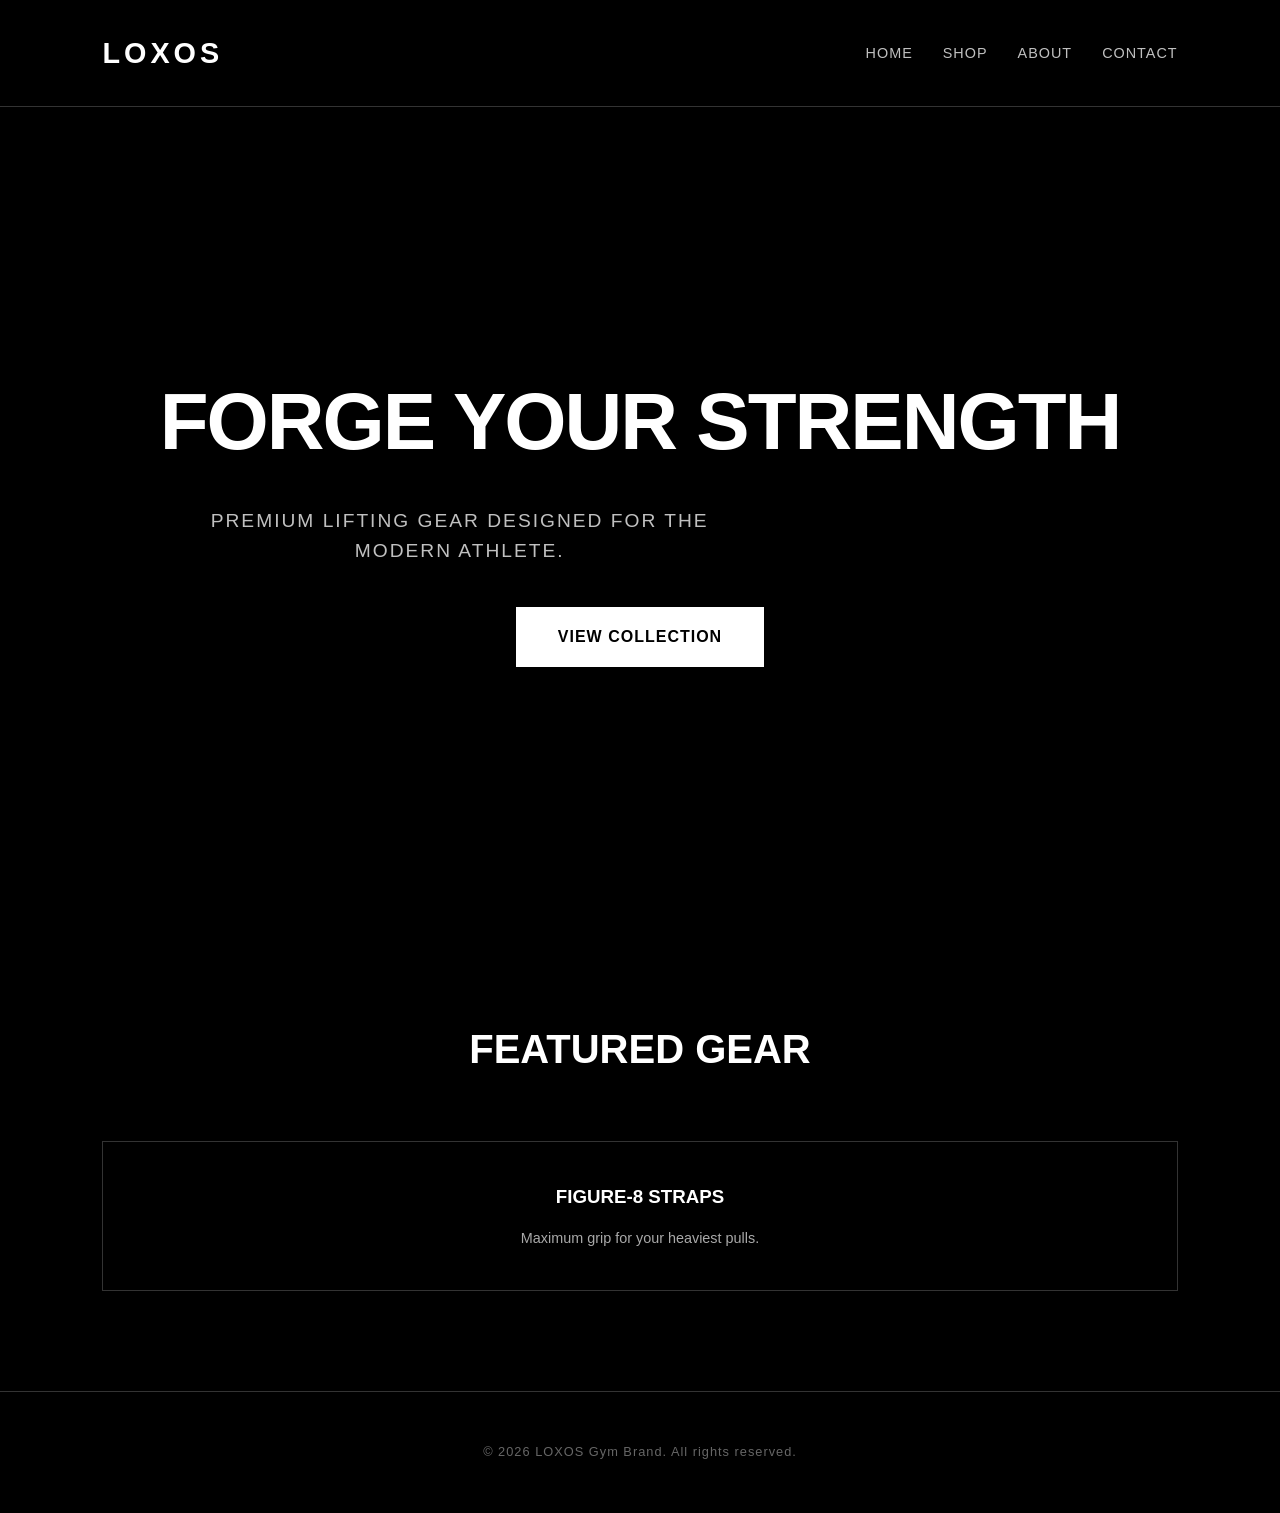
==== index.html @ 94941877 "Add files via upload" ====
<!DOCTYPE html>
<html lang="en">
<head>
    <meta charset="UTF-8">
    <meta name="viewport" content="width=device-width, initial-scale=1.0">
    <title>LOXOS | Elite Strength Equipment</title>
   <link rel="stylesheet" href="styles.css">
</head>
<body>

    <header>
        <nav>
            <div class="logo">LOXOS</div>
            <ul>
                <li><a href="#home">Home</a></li>
                <li><a href="#shop">Shop</a></li>
                <li><a href="#about">About</a></li>
                <li><a href="#contact">Contact</a></li>
            </ul>
        </nav>
    </header>

    <section id="home" class="hero">
        <div class="hero-content">
            <h1>FORGE YOUR STRENGTH</h1>
            <p>Premium lifting gear designed for the modern athlete.</p>
            <a href="#shop" class="btn">View Collection</a>
        </div>
    </section>

    <section id="shop" class="products">
        <h2>Featured Gear</h2>
        <div class="product-grid">
            <div class="product-card">
                <h3>Figure-8 Straps</h3>
                <p>Maximum grip for your heaviest pulls.</p>
            </div>
            </div>
    </section>

    <footer>
        <p>&copy; 2026 LOXOS Gym Brand. All rights reserved.</p>


    </footer>
    <script src="script.js"></script>
    </body>
---- styles.css ----
* {
    margin: 0;
    padding: 0;
    box-sizing: border-box;
    font-family: 'Inter', 'Segoe UI', Roboto, sans-serif;
}

body {
    background-color: #000000;
    color: #FFFFFF;
    line-height: 1.6;
}


nav {
    display: flex;
    justify-content: space-between;
    align-items: center;
    padding: 30px 8%;
    background-color: #000000;
    border-bottom: 1px solid #333333; /* Subtle separation */
}

.logo {
    font-size: 1.8rem;
    font-weight: 900;
    letter-spacing: 4px;
    color: #FFFFFF;
    text-transform: uppercase;
}

nav ul {
    display: flex;
    list-style: none;
}

nav ul li a {
    color: #C0C0C0; /* Silver */
    text-decoration: none;
    margin-left: 30px;
    font-size: 0.9rem;
    text-transform: uppercase;
    letter-spacing: 1px;
    transition: 0.4s ease;
}

nav ul li a:hover {
    color: #FFFFFF;
    text-shadow: 0 0 8px rgba(255, 255, 255, 0.5);
}

/* Hero Section */
.hero {
    height: 90vh;
    display: flex;
    flex-direction: column;
    align-items: center;
    justify-content: center;
    text-align: center;
    background: #000000;
    padding: 0 20px;
}

.hero h1 {
    font-size: clamp(3rem, 8vw, 5rem); /* Responsive sizing */
    font-weight: 800;
    letter-spacing: -2px;
    margin-bottom: 20px;
    color: #FFFFFF;
}

.hero p {
    color: #C0C0C0; /* Silver */
    font-size: 1.2rem;
    max-width: 600px;
    margin-bottom: 40px;
    text-transform: uppercase;
    letter-spacing: 2px;
}

/* The "Silver" Button */
.btn {
    display: inline-block;
    padding: 15px 40px;
    background-color: #FFFFFF;
    color: #000000;
    text-decoration: none;
    font-weight: 700;
    text-transform: uppercase;
    letter-spacing: 1px;
    border: 2px solid #FFFFFF;
    transition: 0.3s all ease;
}

.btn:hover {
    background-color: transparent;
    color: #C0C0C0;
    border-color: #C0C0C0;
}

/* Products Section */
.products {
    padding: 100px 8%;
    background-color: #000000;
}

.products h2 {
    font-size: 2.5rem;
    text-align: center;
    margin-bottom: 60px;
    color: #FFFFFF;
    text-transform: uppercase;
}

.product-grid {
    display: grid;
    grid-template-columns: repeat(auto-fit, minmax(250px, 1fr));
    gap: 30px;
}

.product-card {
    background: #000000;
    border: 1px solid #333333; /* Silver-grey border */
    padding: 40px;
    text-align: center;
    transition: 0.3s;
}

.product-card:hover {
    border-color: #C0C0C0; /* Glows silver on hover */
    transform: translateY(-5px);
}

.product-card h3 {
    margin-bottom: 15px;
    color: #FFFFFF;
    text-transform: uppercase;
}

.product-card p {
    color: #A9A9A9; /* Darker silver/grey */
    font-size: 0.9rem;
}

/* Footer */
footer {
    padding: 50px 0;
    text-align: center;
    border-top: 1px solid #333333;
    color: #666666;
    font-size: 0.8rem;
    letter-spacing: 1px;
}
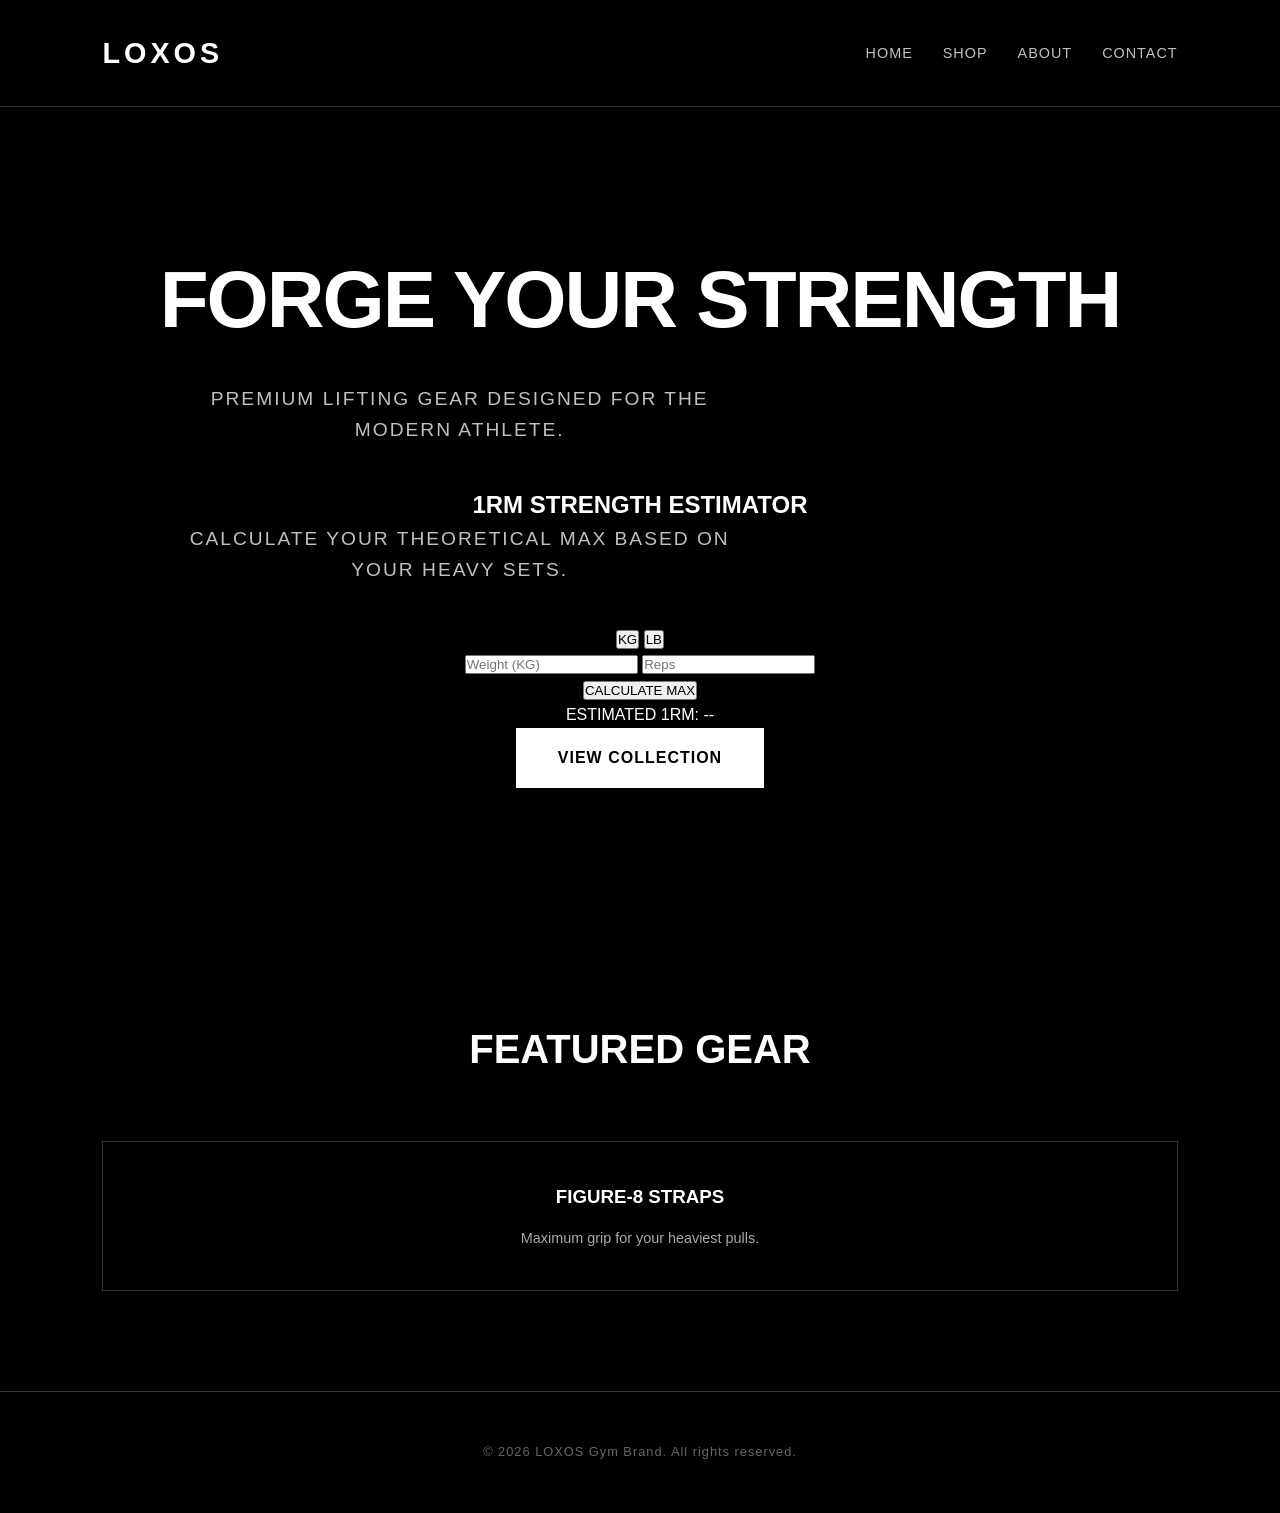
==== commit 3bef0334: "Update index.html" ====
--- a/index.html
+++ b/index.html
@@ -24,6 +24,26 @@
         <div class="hero-content">
             <h1>FORGE YOUR STRENGTH</h1>
             <p>Premium lifting gear designed for the modern athlete.</p>
+            <section id="calculator" class="calc-container">
+    <h2>1RM STRENGTH ESTIMATOR</h2>
+    <p>Calculate your theoretical max based on your heavy sets.</p>
+    
+    <div class="unit-toggle">
+        <button id="btnKg" onclick="setUnit('kg')">KG</button>
+        <button id="btnLb" onclick="setUnit('lb')">LB</button>
+    </div>
+
+    <div class="input-group">
+        <input type="number" id="liftWeight" placeholder="Weight (KG)">
+        <input type="number" id="liftReps" placeholder="Reps">
+    </div>
+
+    <button class="calc-main-btn" onclick="calculateStrength()">CALCULATE MAX</button>
+    
+    <div id="calcResult" class="result-display">
+        ESTIMATED 1RM: --
+    </div>
+</section>
             <a href="#shop" class="btn">View Collection</a>
         </div>
     </section>
@@ -43,5 +63,5 @@
 
 
     </footer>
-    <script src="script.js"></script>
-    </body>+    <script src="javascript.js"></script>
+    </body>
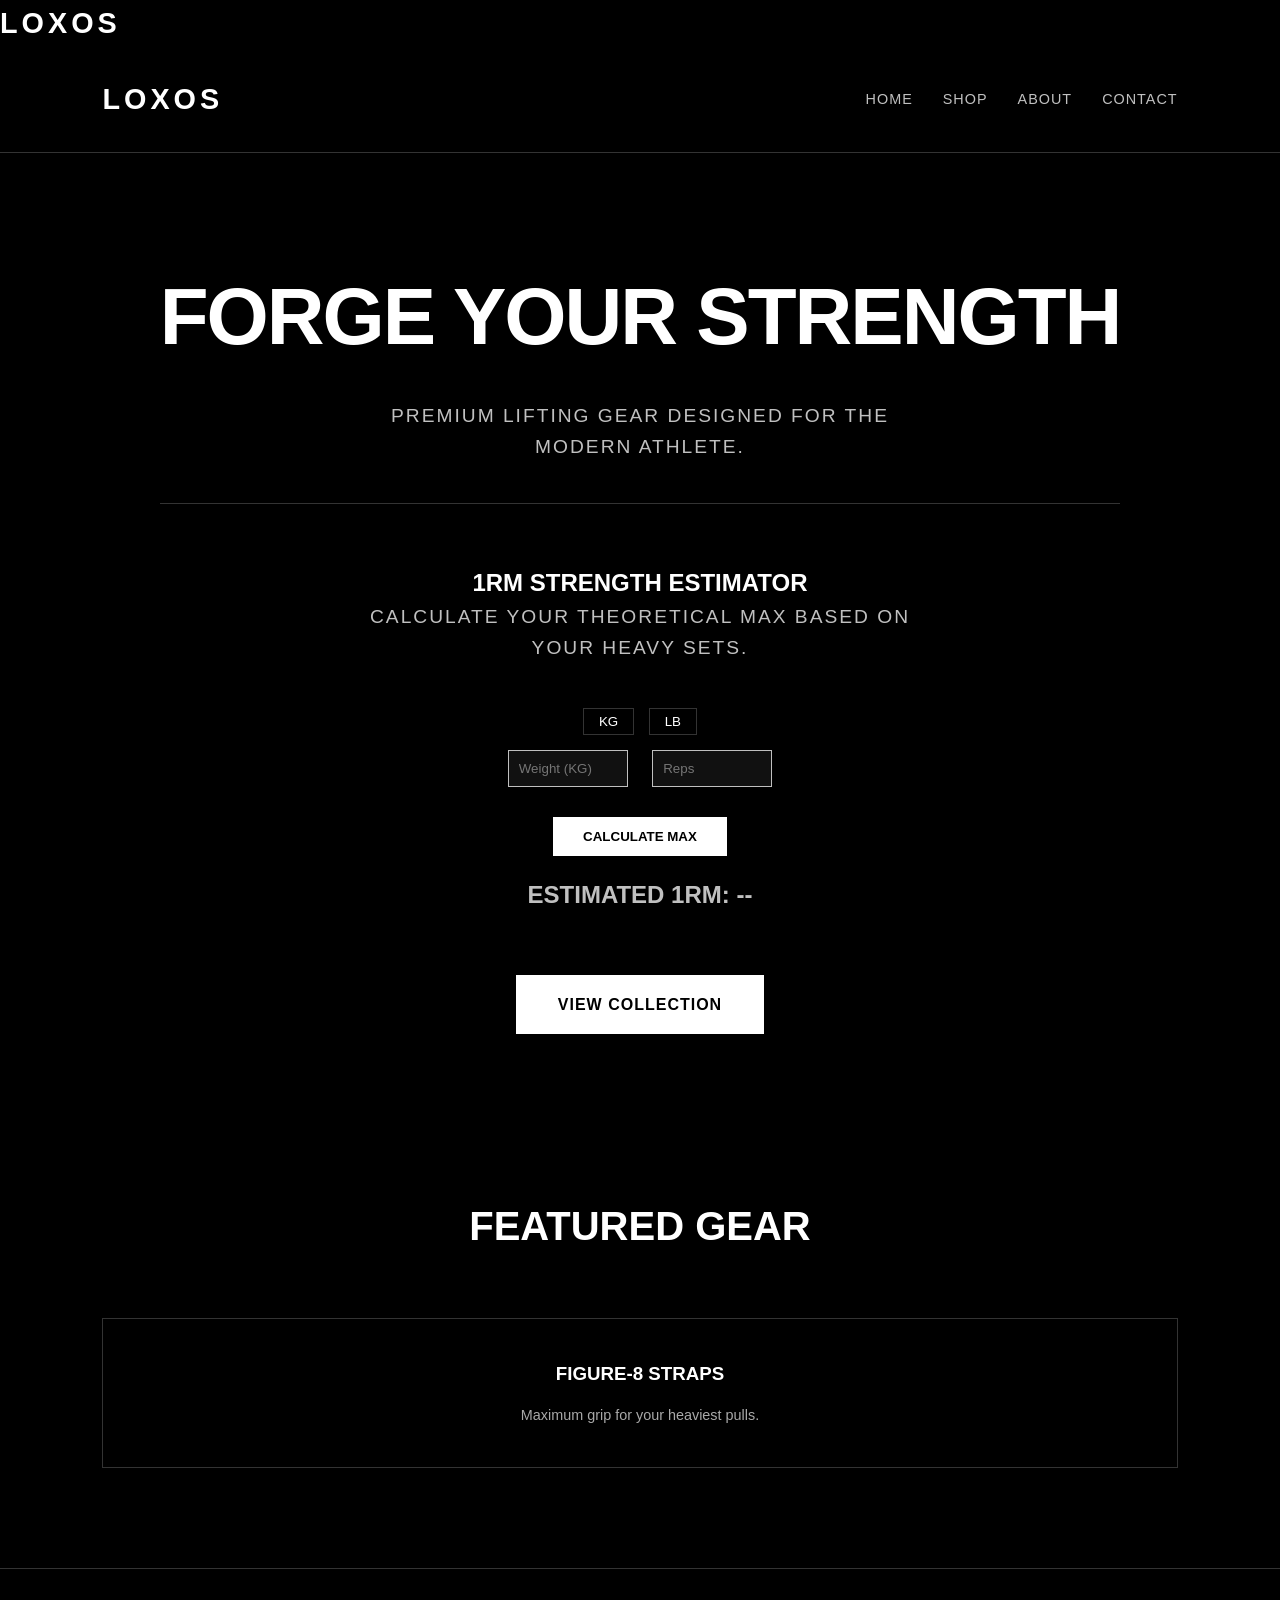
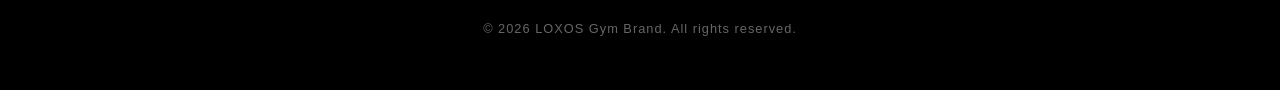
==== commit 0258b961: "Update index.html" ====
--- a/index.html
+++ b/index.html
@@ -7,7 +7,7 @@
    <link rel="stylesheet" href="styles.css">
 </head>
 <body>
-
+<div class="logo"><a href="index.html" style="color: inherit; text-decoration: none;">LOXOS</a></div>
     <header>
         <nav>
             <div class="logo">LOXOS</div>
--- a/styles.css
+++ b/styles.css
@@ -50,35 +50,39 @@
     text-shadow: 0 0 8px rgba(255, 255, 255, 0.5);
 }
 
-/* Hero Section */
+
+/*UPDATED HERO SECTION */
 .hero {
-    height: 90vh;
+
+    min-height: 85vh; 
     display: flex;
     flex-direction: column;
-    align-items: center;
-    justify-content: center;
+    align-items: center;    
+    justify-content: center; 
     text-align: center;
     background: #000000;
-    padding: 0 20px;
+    padding: 100px 20px 60px 20px; 
 }
 
 .hero h1 {
-    font-size: clamp(3rem, 8vw, 5rem); /* Responsive sizing */
+    font-size: clamp(3rem, 8vw, 5rem);
     font-weight: 800;
     letter-spacing: -2px;
     margin-bottom: 20px;
     color: #FFFFFF;
+    width: 100%; 
 }
 
 .hero p {
-    color: #C0C0C0; /* Silver */
+    color: #C0C0C0;
     font-size: 1.2rem;
     max-width: 600px;
+    margin-left: auto;
+    margin-right: auto;
     margin-bottom: 40px;
     text-transform: uppercase;
     letter-spacing: 2px;
 }
-
 /* The "Silver" Button */
 .btn {
     display: inline-block;
@@ -151,4 +155,50 @@
     color: #666666;
     font-size: 0.8rem;
     letter-spacing: 1px;
-}+}
+.calc-container {
+    padding: 60px 20px;
+    background: #000;
+    color: #fff;
+    text-align: center;
+    border-top: 1px solid #333;
+}
+
+.input-group input {
+    background: #111;
+    border: 1px solid #C0C0C0;
+    color: #fff;
+    padding: 10px;
+    margin: 10px;
+    width: 120px;
+}
+
+.calc-main-btn {
+    background: #fff;
+    color: #000;
+    padding: 12px 30px;
+    border: none;
+    font-weight: bold;
+    cursor: pointer;
+    margin-top: 20px;
+}
+
+.result-display {
+    margin-top: 20px;
+    font-size: 1.5rem;
+    font-weight: bold;
+    color: #C0C0C0; /* Silver accent */
+}
+
+.unit-toggle button {
+    background: transparent;
+    border: 1px solid #333;
+    color: #fff;
+    margin: 5px;
+    padding: 5px 15px;
+    cursor: pointer;
+}
+.unit-toggle button:focus {
+    border-color: #FFFFFF;
+    background-color: #333333;
+}
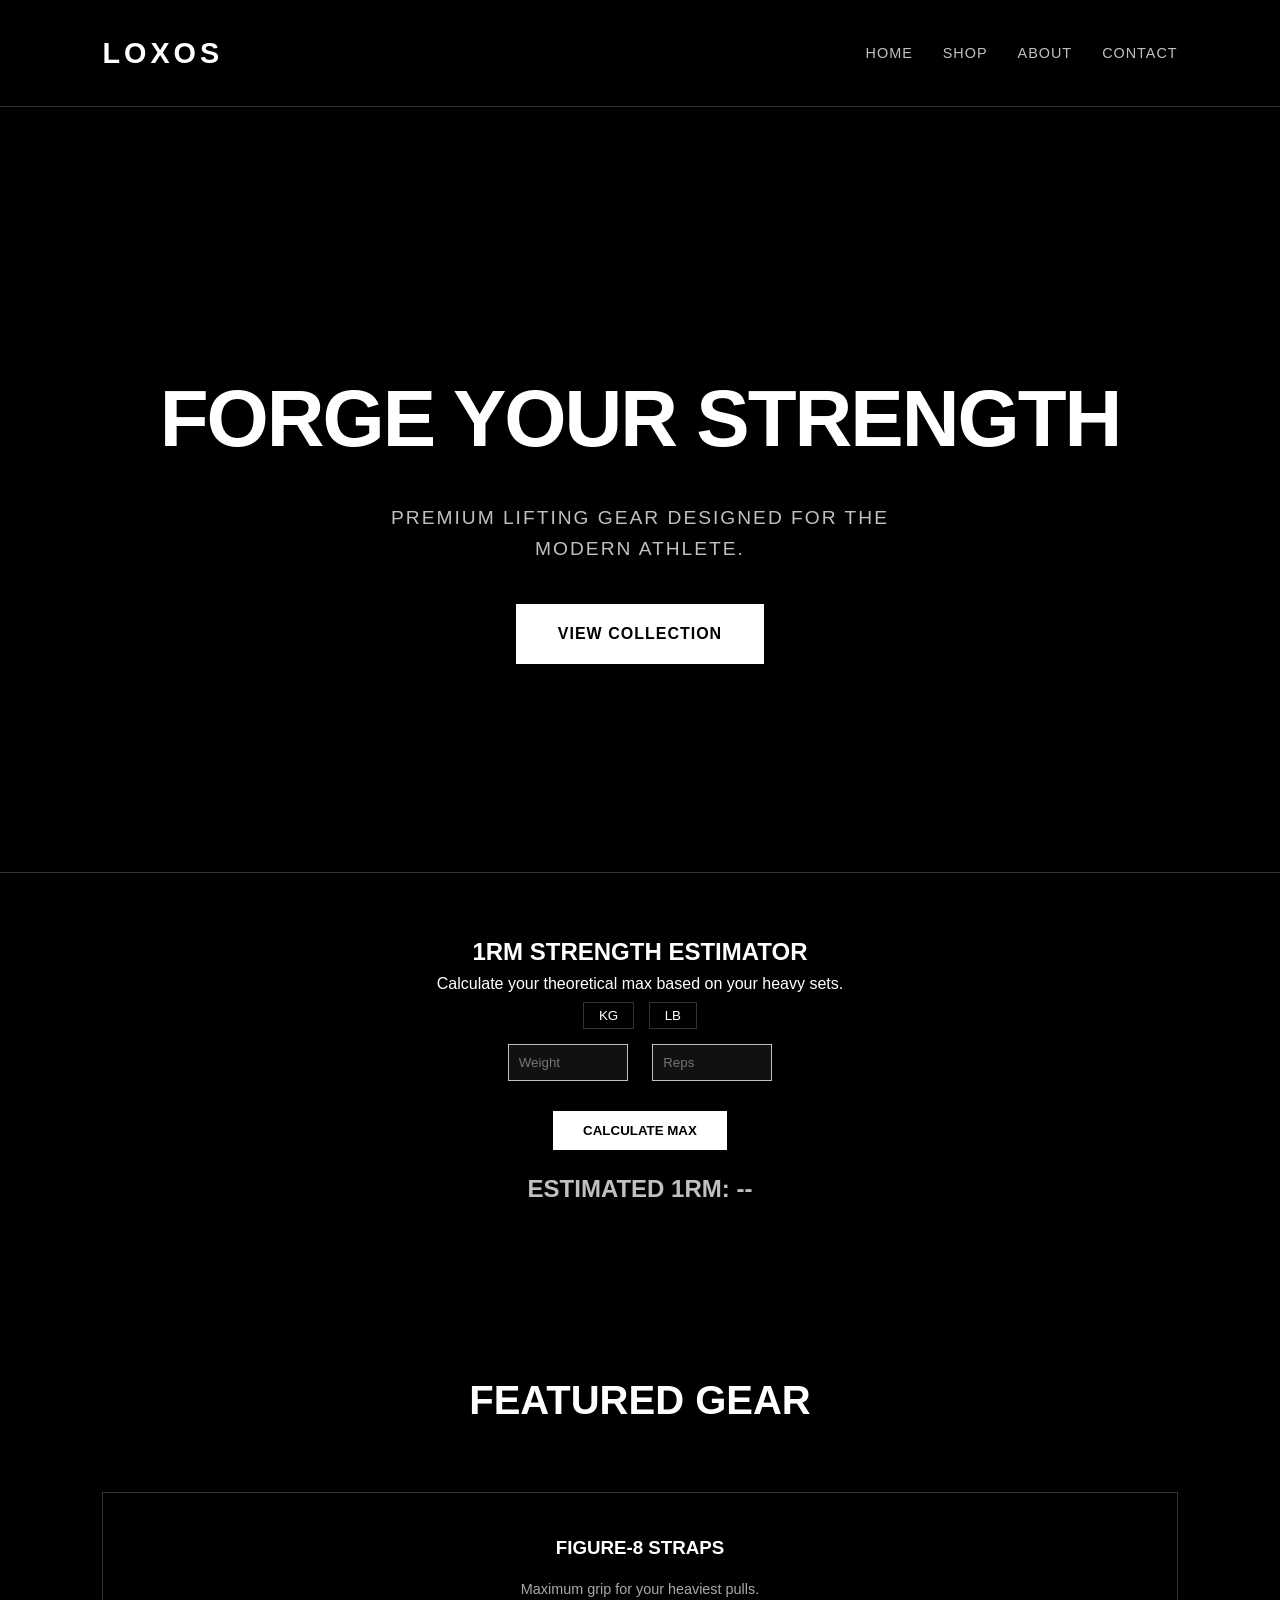
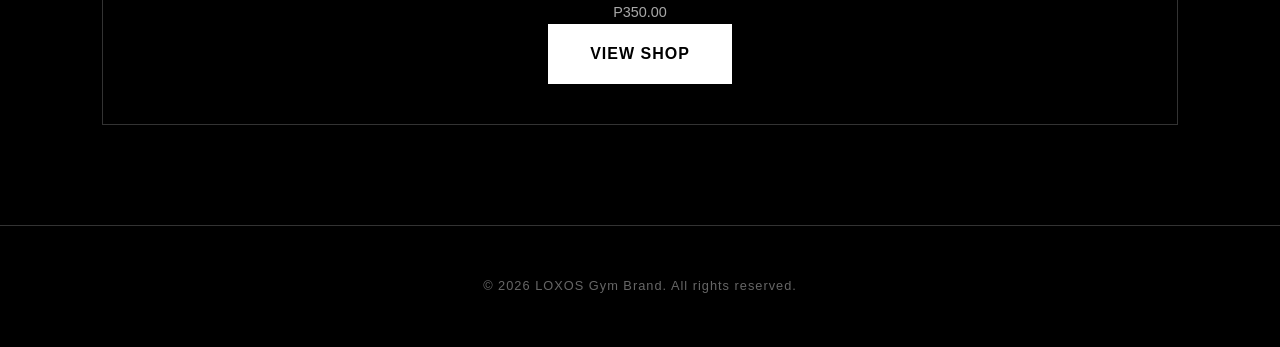
==== commit cc4928f9: "Update index.html" ====
--- a/index.html
+++ b/index.html
@@ -4,16 +4,16 @@
     <meta charset="UTF-8">
     <meta name="viewport" content="width=device-width, initial-scale=1.0">
     <title>LOXOS | Elite Strength Equipment</title>
-   <link rel="stylesheet" href="styles.css">
+    <link rel="stylesheet" href="styles.css">
 </head>
 <body>
-<div class="logo"><a href="index.html" style="color: inherit; text-decoration: none;">LOXOS</a></div>
+
     <header>
         <nav>
-            <div class="logo">LOXOS</div>
+            <div class="logo"><a href="index.html" style="color: inherit; text-decoration: none;">LOXOS</a></div>
             <ul>
-                <li><a href="#home">Home</a></li>
-                <li><a href="#shop">Shop</a></li>
+                <li><a href="index.html">Home</a></li>
+                <li><a href="shop.html">Shop</a></li>
                 <li><a href="#about">About</a></li>
                 <li><a href="#contact">Contact</a></li>
             </ul>
@@ -24,27 +24,28 @@
         <div class="hero-content">
             <h1>FORGE YOUR STRENGTH</h1>
             <p>Premium lifting gear designed for the modern athlete.</p>
-            <section id="calculator" class="calc-container">
-    <h2>1RM STRENGTH ESTIMATOR</h2>
-    <p>Calculate your theoretical max based on your heavy sets.</p>
-    
-    <div class="unit-toggle">
-        <button id="btnKg" onclick="setUnit('kg')">KG</button>
-        <button id="btnLb" onclick="setUnit('lb')">LB</button>
-    </div>
+            <a href="shop.html" class="btn">View Collection</a>
+        </div>
+    </section>
 
-    <div class="input-group">
-        <input type="number" id="liftWeight" placeholder="Weight (KG)">
-        <input type="number" id="liftReps" placeholder="Reps">
-    </div>
+    <section id="calculator" class="calc-container">
+        <h2>1RM STRENGTH ESTIMATOR</h2>
+        <p>Calculate your theoretical max based on your heavy sets.</p>
+        
+        <div class="unit-toggle">
+            <button id="btnKg" onclick="setUnit('kg')">KG</button>
+            <button id="btnLb" onclick="setUnit('lb')">LB</button>
+        </div>
 
-    <button class="calc-main-btn" onclick="calculateStrength()">CALCULATE MAX</button>
-    
-    <div id="calcResult" class="result-display">
-        ESTIMATED 1RM: --
-    </div>
-</section>
-            <a href="#shop" class="btn">View Collection</a>
+        <div class="input-group">
+            <input type="number" id="liftWeight" placeholder="Weight">
+            <input type="number" id="liftReps" placeholder="Reps">
+        </div>
+
+        <button class="calc-main-btn" onclick="calculateStrength()">CALCULATE MAX</button>
+        
+        <div id="calcResult" class="result-display">
+            ESTIMATED 1RM: --
         </div>
     </section>
 
@@ -54,14 +55,16 @@
             <div class="product-card">
                 <h3>Figure-8 Straps</h3>
                 <p>Maximum grip for your heaviest pulls.</p>
+                <p class="price">P350.00</p>
+                <a href="shop.html" class="btn">View Shop</a>
             </div>
-            </div>
+        </div>
     </section>
 
     <footer>
         <p>&copy; 2026 LOXOS Gym Brand. All rights reserved.</p>
+    </footer>
 
-
-    </footer>
     <script src="javascript.js"></script>
-    </body>
+</body>
+</html>
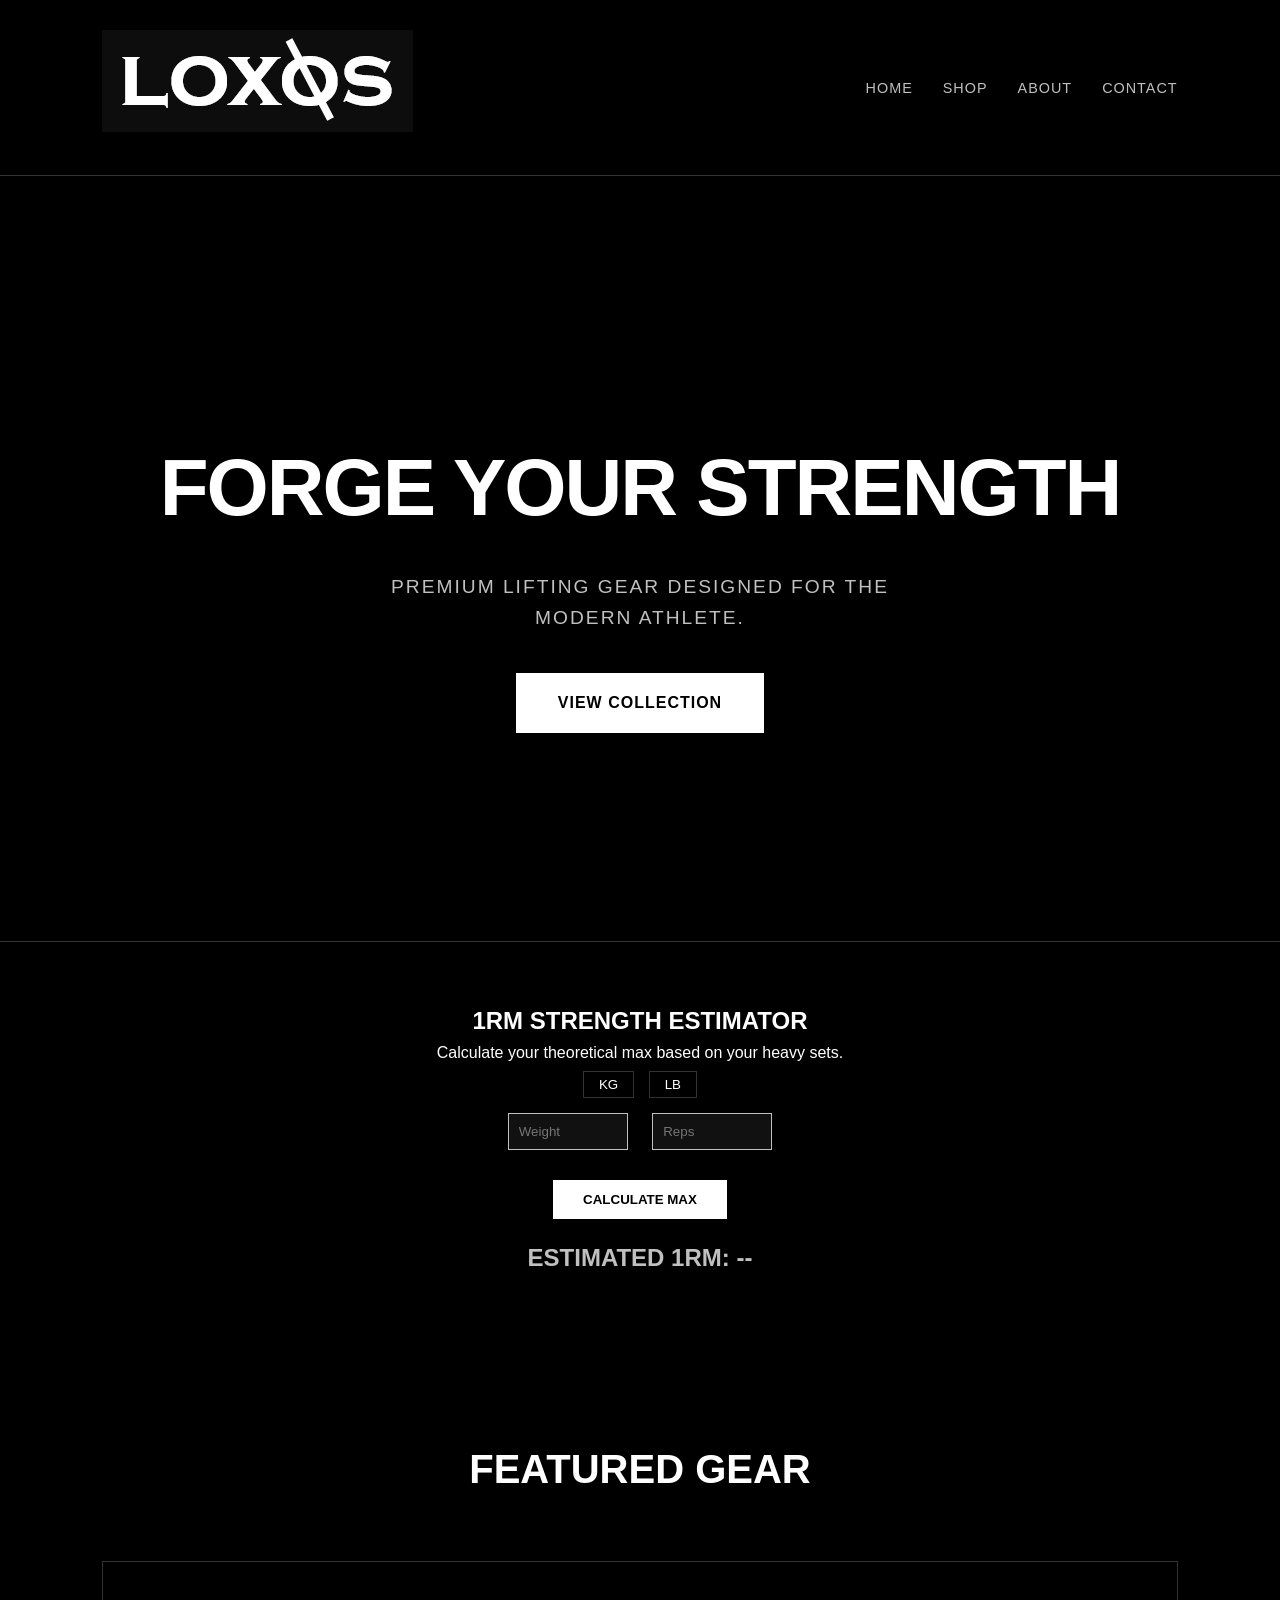
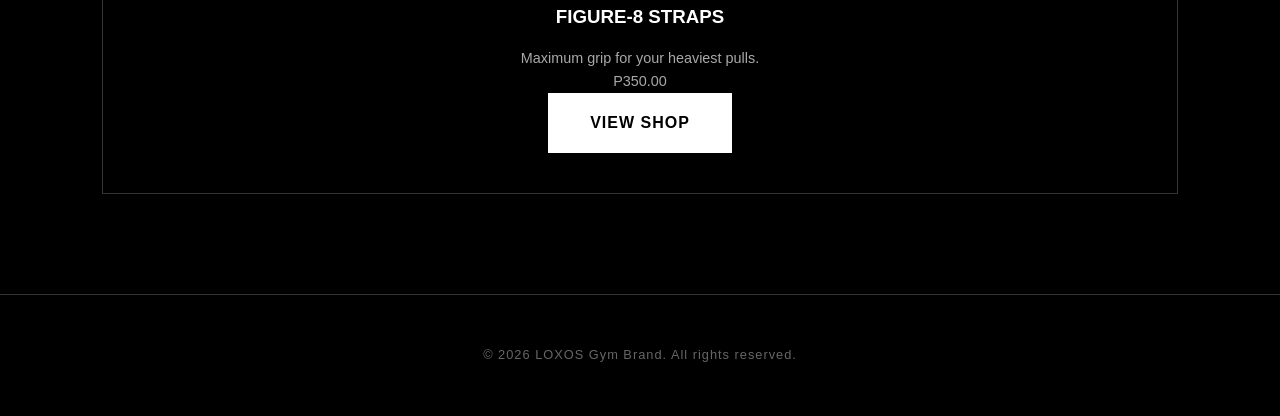
==== commit 8330bce8: "Update index.html" ====
--- a/index.html
+++ b/index.html
@@ -10,7 +10,11 @@
 
     <header>
         <nav>
-            <div class="logo"><a href="index.html" style="color: inherit; text-decoration: none;">LOXOS</a></div>
+            <div class="logo">
+                <a href="index.html">
+                    <img src="loxos logo.png" alt="LOXOS Logo" class="nav-logo">
+                </a>
+            </div>
             <ul>
                 <li><a href="index.html">Home</a></li>
                 <li><a href="shop.html">Shop</a></li>
--- a/styles.css
+++ b/styles.css
@@ -202,3 +202,10 @@
     border-color: #FFFFFF;
     background-color: #333333;
 }
+.product-image-placeholder {
+    width: 100%;
+    height: 250px;
+    background-color: #111; /* Dark grey for contrast */
+    border: 1px solid #333;
+    margin-bottom: 20px;
+}
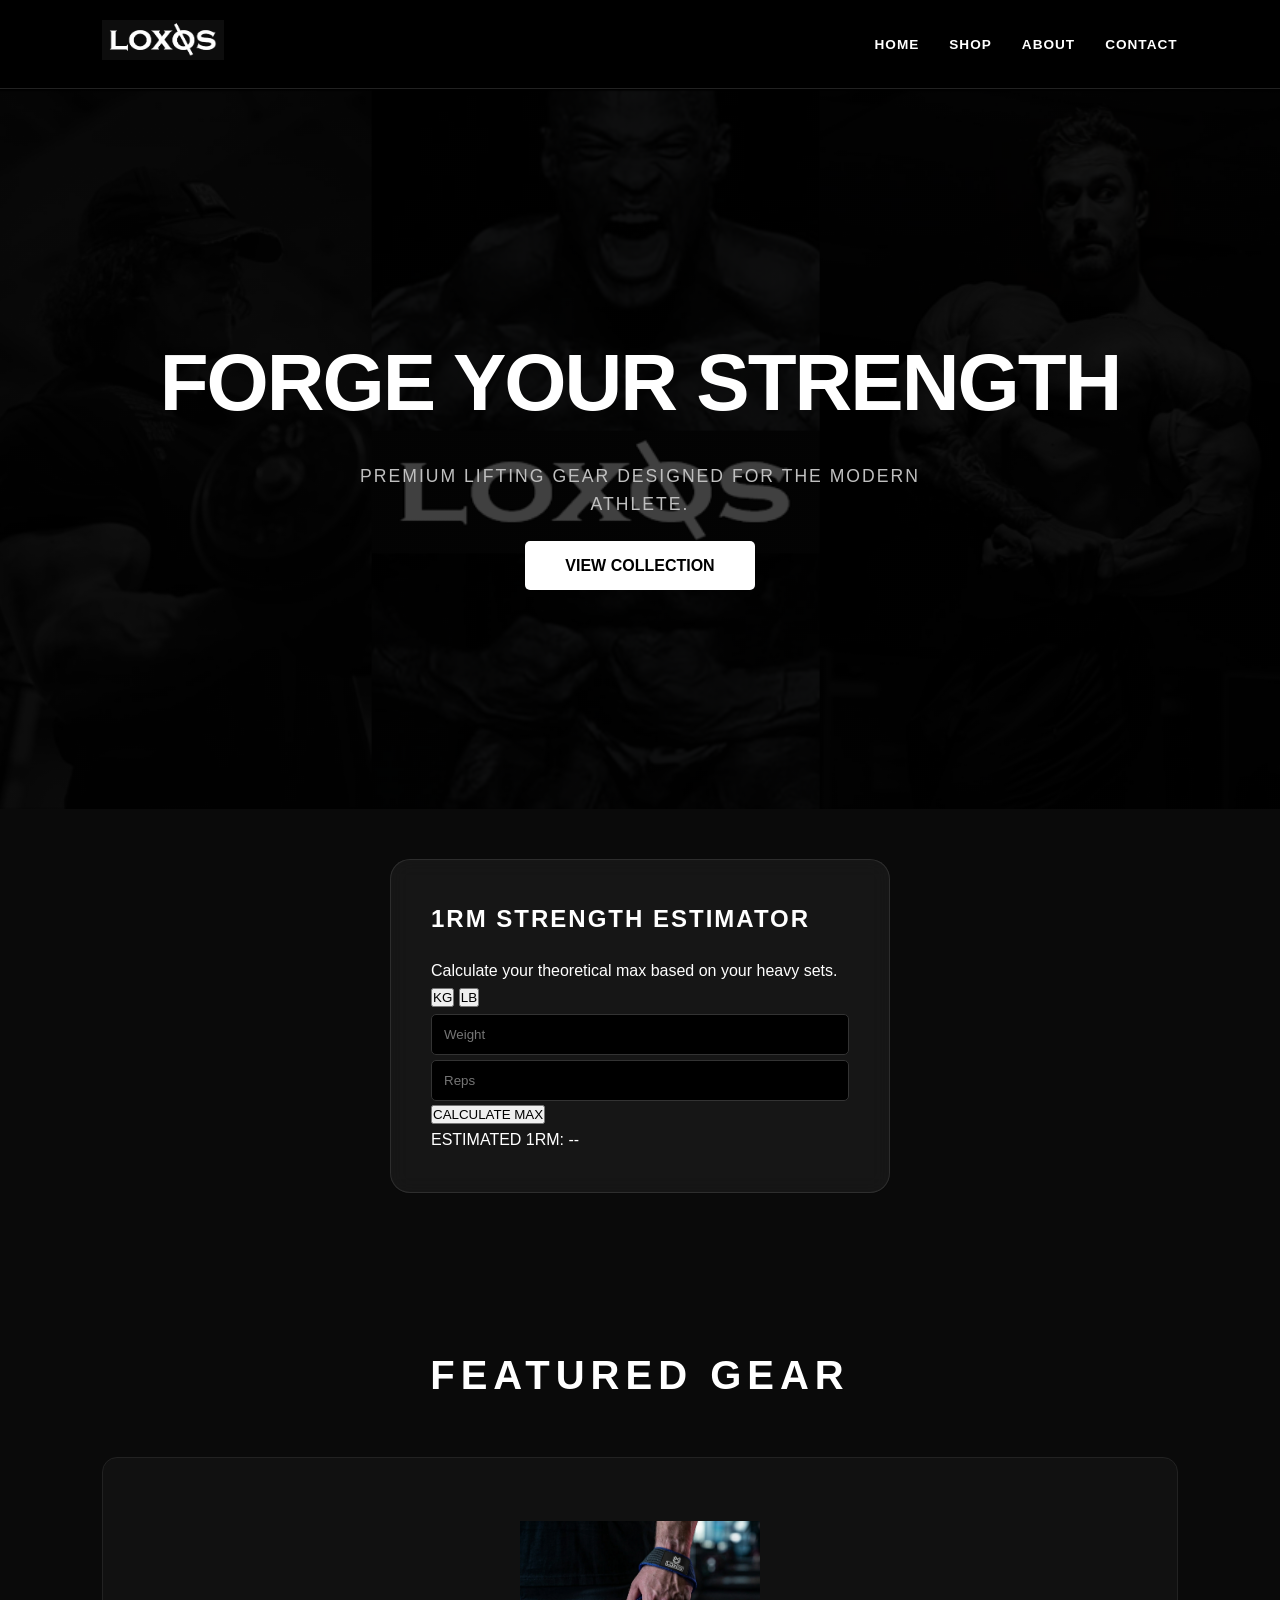
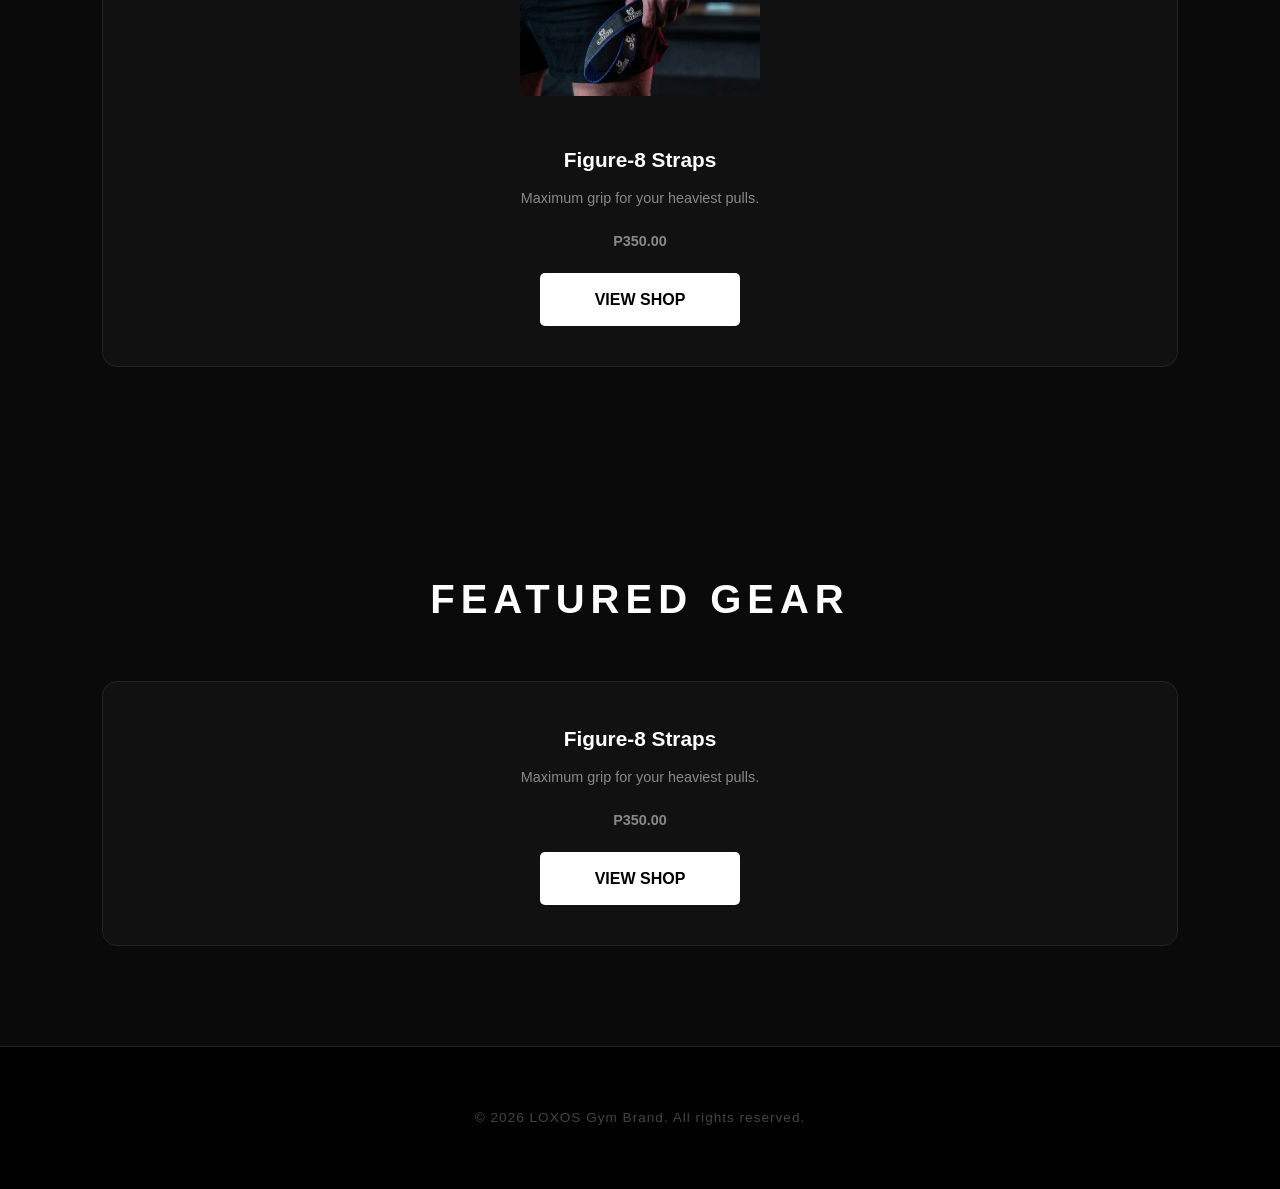
==== commit 65f89174: "Update index.html" ====
--- a/index.html
+++ b/index.html
@@ -28,7 +28,7 @@
         <div class="hero-content">
             <h1>FORGE YOUR STRENGTH</h1>
             <p>Premium lifting gear designed for the modern athlete.</p>
-            <a href="shop.html" class="btn">View Collection</a>
+            <a href="shop.html" class="btn hero-btn">View Collection</a>
         </div>
     </section>
 
@@ -37,7 +37,7 @@
         <p>Calculate your theoretical max based on your heavy sets.</p>
         
         <div class="unit-toggle">
-            <button id="btnKg" onclick="setUnit('kg')">KG</button>
+            <button id="btnKg" class="active" onclick="setUnit('kg')">KG</button>
             <button id="btnLb" onclick="setUnit('lb')">LB</button>
         </div>
 
@@ -50,6 +50,19 @@
         
         <div id="calcResult" class="result-display">
             ESTIMATED 1RM: --
+        </div>
+    </section>
+
+    <section id="shop" class="products">
+        <h2>Featured Gear</h2>
+        <div class="product-grid">
+            <div class="product-card">
+                <img src="loxos straps.PNG" alt="LOXOS Straps" class="product-image">
+                <h3>Figure-8 Straps</h3>
+                <p>Maximum grip for your heaviest pulls.</p>
+                <p class="price">P350.00</p>
+                <a href="shop.html" class="btn">View Shop</a>
+            </div>
         </div>
     </section>
 
--- a/styles.css
+++ b/styles.css
@@ -1,211 +1,229 @@
-
+/* --- Global Styles --- */
 * {
     margin: 0;
     padding: 0;
-    box-sizing: border-box;
-    font-family: 'Inter', 'Segoe UI', Roboto, sans-serif;
+    box-sizing: border-box; /* Fixed typo from box-box-sizing */
+    font-family: 'Inter', sans-serif;
 }
 
 body {
-    background-color: #000000;
-    color: #FFFFFF;
+    background-color: #0a0a0a;
+    color: #ffffff;
     line-height: 1.6;
-}
-
-
+    overflow-x: hidden; /* Prevents unwanted side-scrolling */
+}
+
+/* --- Navigation --- */
 nav {
     display: flex;
     justify-content: space-between;
     align-items: center;
-    padding: 30px 8%;
-    background-color: #000000;
-    border-bottom: 1px solid #333333; /* Subtle separation */
-}
-
-.logo {
-    font-size: 1.8rem;
+    padding: 20px 8%;
+    background-color: #000;
+    border-bottom: 1px solid #222;
+    position: sticky;
+    top: 0;
+    z-index: 1000;
+}
+
+.nav-logo {
+    height: 40px;
+    object-fit: contain;
+}
+
+nav ul {
+    display: flex;
+    list-style: none;
+    gap: 30px;
+}
+
+nav ul li a {
+    color: #fff;
+    text-decoration: none;
+    text-transform: uppercase;
+    font-size: 0.85rem;
+    font-weight: 600;
+    letter-spacing: 1px;
+    transition: color 0.3s;
+}
+
+nav ul li a:hover {
+    color: #C0C0C0;
+}
+
+/* --- Hero Section --- */
+.hero {
+    background-image: linear-gradient(rgba(0, 0, 0, 0.75), rgba(0, 0, 0, 0.75)), url('background.png');
+    background-size: cover;
+    background-position: center;
+    height: 80vh;
+    display: flex;
+    flex-direction: column;
+    justify-content: center;
+    align-items: center;
+    text-align: center;
+    padding: 0 20px;
+}
+
+.hero h1 {
+    font-size: clamp(2.5rem, 8vw, 5rem);
     font-weight: 900;
-    letter-spacing: 4px;
-    color: #FFFFFF;
-    text-transform: uppercase;
-}
-
-nav ul {
-    display: flex;
-    list-style: none;
-}
-
-nav ul li a {
-    color: #C0C0C0; /* Silver */
-    text-decoration: none;
-    margin-left: 30px;
-    font-size: 0.9rem;
-    text-transform: uppercase;
-    letter-spacing: 1px;
-    transition: 0.4s ease;
-}
-
-nav ul li a:hover {
-    color: #FFFFFF;
-    text-shadow: 0 0 8px rgba(255, 255, 255, 0.5);
-}
-
-
-/*UPDATED HERO SECTION */
-.hero {
-
-    min-height: 85vh; 
-    display: flex;
-    flex-direction: column;
-    align-items: center;    
-    justify-content: center; 
-    text-align: center;
-    background: #000000;
-    padding: 100px 20px 60px 20px; 
-}
-
-.hero h1 {
-    font-size: clamp(3rem, 8vw, 5rem);
-    font-weight: 800;
+    text-transform: uppercase;
+    margin-bottom: 15px;
     letter-spacing: -2px;
-    margin-bottom: 20px;
-    color: #FFFFFF;
-    width: 100%; 
 }
 
 .hero p {
+    font-size: 1.1rem;
     color: #C0C0C0;
-    font-size: 1.2rem;
     max-width: 600px;
-    margin-left: auto;
-    margin-right: auto;
-    margin-bottom: 40px;
+    margin: 0 auto 35px auto;
     text-transform: uppercase;
     letter-spacing: 2px;
 }
-/* The "Silver" Button */
-.btn {
-    display: inline-block;
-    padding: 15px 40px;
-    background-color: #FFFFFF;
-    color: #000000;
-    text-decoration: none;
-    font-weight: 700;
-    text-transform: uppercase;
-    letter-spacing: 1px;
-    border: 2px solid #FFFFFF;
-    transition: 0.3s all ease;
-}
-
-.btn:hover {
-    background-color: transparent;
-    color: #C0C0C0;
-    border-color: #C0C0C0;
-}
-
-/* Products Section */
+
+/* --- Product Grid Section --- */
 .products {
     padding: 100px 8%;
-    background-color: #000000;
+    text-align: center;
 }
 
 .products h2 {
     font-size: 2.5rem;
-    text-align: center;
-    margin-bottom: 60px;
-    color: #FFFFFF;
+    margin-bottom: 50px;
+    letter-spacing: 6px;
     text-transform: uppercase;
 }
 
 .product-grid {
     display: grid;
-    grid-template-columns: repeat(auto-fit, minmax(250px, 1fr));
-    gap: 30px;
-}
-
+    grid-template-columns: repeat(auto-fit, minmax(280px, 1fr));
+    gap: 40px;
+}
+
+/* --- Product Card (The Centerpiece) --- */
 .product-card {
-    background: #000000;
-    border: 1px solid #333333; /* Silver-grey border */
+    background: #111;
+    border: 1px solid #222;
+    padding: 40px 30px;
+    border-radius: 15px;
+    display: flex;
+    flex-direction: column;
+    align-items: center; /* Horizontally centers all card content */
+    justify-content: center;
+    transition: all 0.4s cubic-bezier(0.175, 0.885, 0.32, 1.275);
+}
+
+.product-card:hover {
+    border-color: #C0C0C0;
+    transform: translateY(-12px);
+    box-shadow: 0 15px 40px rgba(192, 192, 192, 0.1);
+}
+
+/* --- Product Images (Fixed & Centered) --- */
+.product-image {
+    width: 100%;
+    max-width: 240px; 
+    height: 220px;
+    object-fit: contain; 
+    margin: 0 auto 25px auto; /* Force centers image block */
+    display: block;
+    transition: transform 0.5s ease;
+}
+
+.product-card:hover .product-image {
+    transform: scale(1.1);
+}
+
+.product-card h3 {
+    margin-bottom: 10px;
+    font-size: 1.3rem;
+}
+
+.product-card p {
+    font-size: 0.9rem;
+    color: #888;
+    margin-bottom: 20px;
+}
+
+.price {
+    display: block;
+    font-size: 1.2rem;
+    font-weight: 700;
+    margin-bottom: 25px;
+    color: #fff;
+}
+
+/* --- Buttons --- */
+.btn {
+    width: 100%; /* Makes button uniform width */
+    max-width: 200px;
+    background-color: #fff;
+    color: #000;
+    padding: 14px 0;
+    text-align: center;
+    text-decoration: none;
+    font-weight: 800;
+    text-transform: uppercase;
+    border-radius: 5px;
+    transition: all 0.3s;
+    margin-top: auto; 
+}
+
+.btn:hover {
+    background-color: #C0C0C0;
+    transform: scale(1.05);
+}
+
+/* --- Footer --- */
+footer {
+    padding: 60px 20px;
+    text-align: center;
+    border-top: 1px solid #222;
+    background: #000;
+}
+
+footer p {
+    font-size: 0.85rem;
+    color: #444;
+    letter-spacing: 1px;
+}
+/*view button fix*/
+.hero .btn {
+    width: auto;           
+    min-width: 250px;      
+    margin-top: 0;        
+    padding: 16px 40px;    
+}
+/*Calulator fix*/
+.calc-container {
+    max-width: 500px;
+    margin: 50px auto;
+    background: rgba(255, 255, 255, 0.05);
+    backdrop-filter: blur(10px);
     padding: 40px;
-    text-align: center;
-    transition: 0.3s;
-}
-
-.product-card:hover {
-    border-color: #C0C0C0; /* Glows silver on hover */
-    transform: translateY(-5px);
-}
-
-.product-card h3 {
+    border-radius: 20px;
+    border: 1px solid rgba(255, 255, 255, 0.1);
+}
+
+.calc-container h2 {
+    margin-bottom: 20px;
+    letter-spacing: 2px;
+}
+
+/* This fixes the input boxes so they stay centered and neat */
+.calc-input-group {
+    width: 100%;
     margin-bottom: 15px;
-    color: #FFFFFF;
-    text-transform: uppercase;
-}
-
-.product-card p {
-    color: #A9A9A9; /* Darker silver/grey */
-    font-size: 0.9rem;
-}
-
-/* Footer */
-footer {
-    padding: 50px 0;
-    text-align: center;
-    border-top: 1px solid #333333;
-    color: #666666;
-    font-size: 0.8rem;
-    letter-spacing: 1px;
-}
-.calc-container {
-    padding: 60px 20px;
+    text-align: left; /* Keeps labels aligned to the left of the input */
+}
+
+.calc-container input {
+    width: 100%;
+    padding: 12px;
     background: #000;
-    color: #fff;
-    text-align: center;
-    border-top: 1px solid #333;
-}
-
-.input-group input {
-    background: #111;
-    border: 1px solid #C0C0C0;
-    color: #fff;
-    padding: 10px;
-    margin: 10px;
-    width: 120px;
-}
-
-.calc-main-btn {
-    background: #fff;
-    color: #000;
-    padding: 12px 30px;
-    border: none;
-    font-weight: bold;
-    cursor: pointer;
-    margin-top: 20px;
-}
-
-.result-display {
-    margin-top: 20px;
-    font-size: 1.5rem;
-    font-weight: bold;
-    color: #C0C0C0; /* Silver accent */
-}
-
-.unit-toggle button {
-    background: transparent;
     border: 1px solid #333;
     color: #fff;
-    margin: 5px;
-    padding: 5px 15px;
-    cursor: pointer;
-}
-.unit-toggle button:focus {
-    border-color: #FFFFFF;
-    background-color: #333333;
-}
-.product-image-placeholder {
-    width: 100%;
-    height: 250px;
-    background-color: #111; /* Dark grey for contrast */
-    border: 1px solid #333;
-    margin-bottom: 20px;
-}
+    border-radius: 5px;
+    margin-top: 5px;
+}
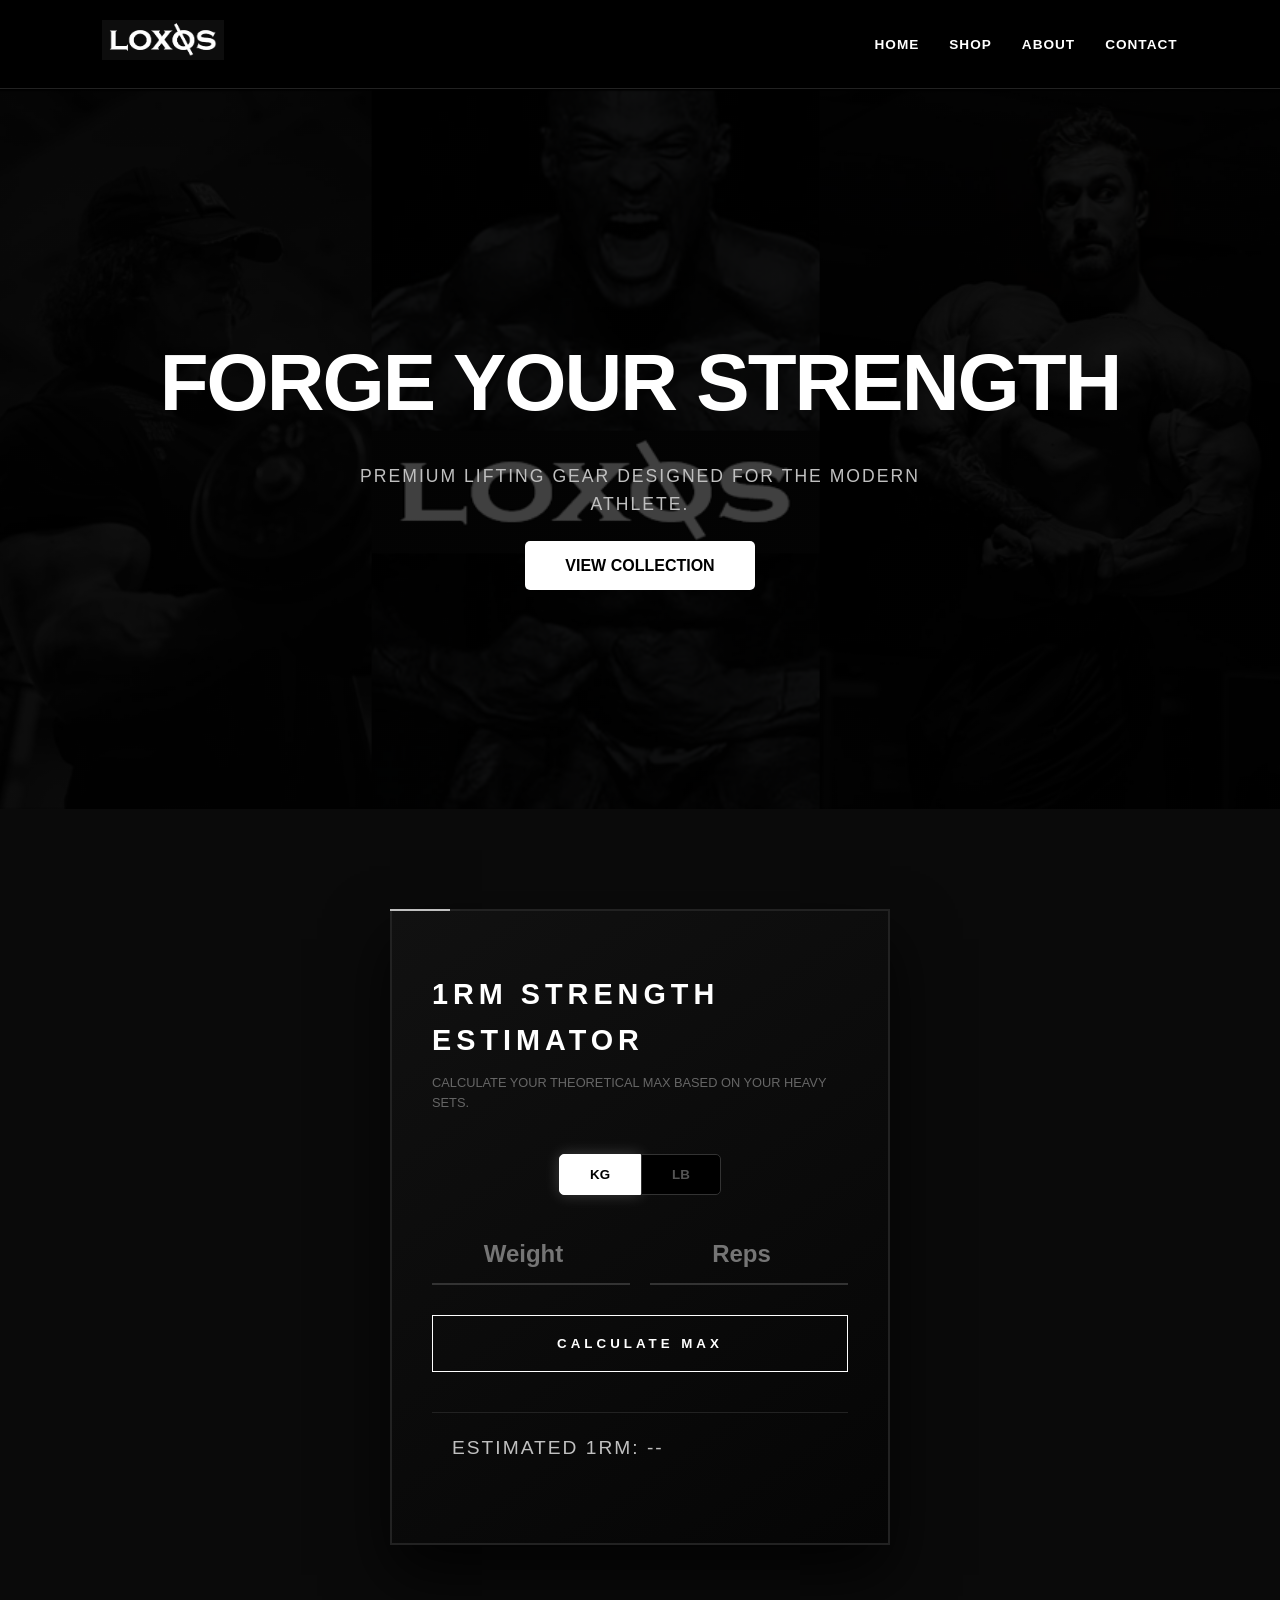
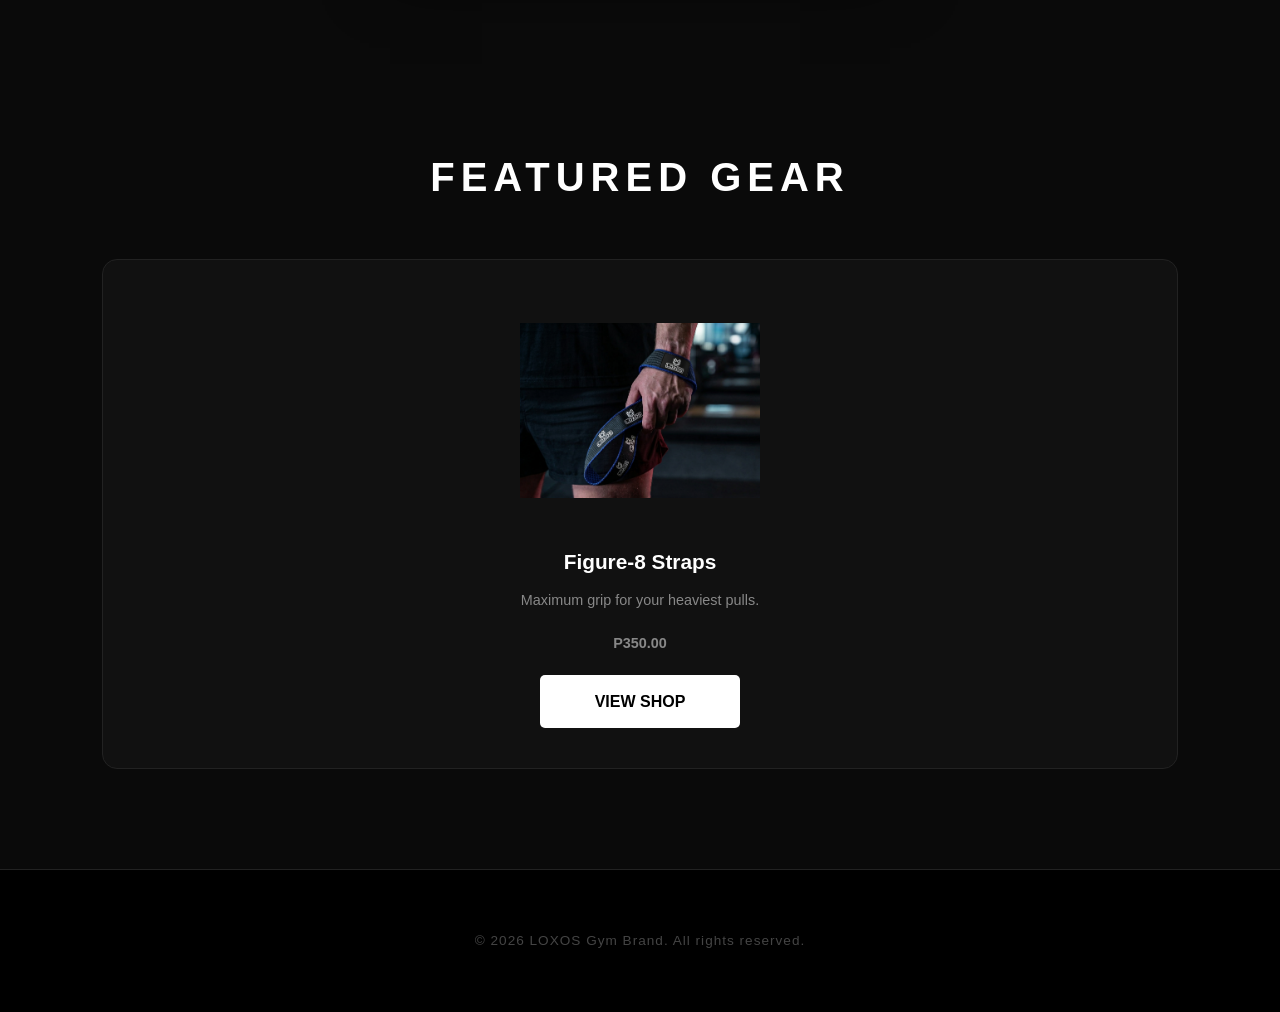
==== commit 32ceb862: "Fix HTML formatting and remove duplicate sections" ====
--- a/index.html
+++ b/index.html
@@ -66,18 +66,6 @@
         </div>
     </section>
 
-    <section id="shop" class="products">
-        <h2>Featured Gear</h2>
-        <div class="product-grid">
-            <div class="product-card">
-                <h3>Figure-8 Straps</h3>
-                <p>Maximum grip for your heaviest pulls.</p>
-                <p class="price">P350.00</p>
-                <a href="shop.html" class="btn">View Shop</a>
-            </div>
-        </div>
-    </section>
-
     <footer>
         <p>&copy; 2026 LOXOS Gym Brand. All rights reserved.</p>
     </footer>
--- a/styles.css
+++ b/styles.css
@@ -196,34 +196,130 @@
     padding: 16px 40px;    
 }
 /*Calulator fix*/
+/* --- High-End Calculator Styling --- */
 .calc-container {
     max-width: 500px;
-    margin: 50px auto;
-    background: rgba(255, 255, 255, 0.05);
-    backdrop-filter: blur(10px);
-    padding: 40px;
-    border-radius: 20px;
-    border: 1px solid rgba(255, 255, 255, 0.1);
+    margin: 100px auto;
+    background: linear-gradient(145deg, #111111, #050505); /* Subtle gradient for depth */
+    padding: 60px 40px;
+    border-radius: 0px; /* Sharp corners feel more industrial/aggressive */
+    border: 2px solid #222;
+    position: relative;
+    box-shadow: 0 30px 60px rgba(0,0,0,0.8);
+}
+
+/* Accent line at the top */
+.calc-container::before {
+    content: '';
+    position: absolute;
+    top: -2px;
+    left: -2px;
+    width: 60px;
+    height: 2px;
+    background: #C0C0C0; /* Silver accent corner */
 }
 
 .calc-container h2 {
-    margin-bottom: 20px;
-    letter-spacing: 2px;
-}
-
-/* This fixes the input boxes so they stay centered and neat */
-.calc-input-group {
-    width: 100%;
-    margin-bottom: 15px;
-    text-align: left; /* Keeps labels aligned to the left of the input */
-}
-
-.calc-container input {
-    width: 100%;
-    padding: 12px;
+    font-size: 1.8rem;
+    letter-spacing: 5px;
+    margin-bottom: 10px;
+    color: #fff;
+}
+
+.calc-container p {
+    font-size: 0.8rem;
+    text-transform: uppercase;
+    color: #666;
+    margin-bottom: 40px;
+}
+
+/* Modern Toggle Design */
+.unit-toggle {
+    display: flex;
+    justify-content: center;
+    margin-bottom: 30px;
+    gap: 0;
+}
+
+.unit-toggle button {
     background: #000;
     border: 1px solid #333;
-    color: #fff;
-    border-radius: 5px;
-    margin-top: 5px;
-}
+    color: #555;
+    padding: 12px 30px;
+    font-weight: 900;
+    cursor: pointer;
+    transition: all 0.3s ease;
+}
+
+.unit-toggle button#btnKg { border-radius: 5px 0 0 5px; }
+.unit-toggle button#btnLb { border-radius: 0 5px 5px 0; }
+
+.unit-toggle button.active {
+    background: #fff;
+    color: #000;
+    border-color: #fff;
+    box-shadow: 0 0 15px rgba(255, 255, 255, 0.2);
+}
+
+/* Sleek Input Fields */
+.input-group {
+    display: flex;
+    gap: 20px;
+    margin-bottom: 30px;
+}
+
+.input-group input {
+    width: 100%;
+    background: transparent;
+    border: none;
+    border-bottom: 2px solid #333; /* Underline style instead of boxes */
+    color: #fff;
+    padding: 15px 5px;
+    font-size: 1.5rem;
+    font-weight: 700;
+    text-align: center;
+    transition: border-color 0.3s;
+}
+
+.input-group input:focus {
+    outline: none;
+    border-color: #C0C0C0; /* Silver glow on focus */
+}
+
+/* The "Power" Button */
+.calc-main-btn {
+    width: 100%;
+    background: transparent;
+    border: 1px solid #fff;
+    color: #fff;
+    padding: 20px;
+    font-weight: 900;
+    text-transform: uppercase;
+    letter-spacing: 4px;
+    cursor: pointer;
+    transition: all 0.3s ease;
+}
+
+.calc-main-btn:hover {
+    background: #fff;
+    color: #000;
+    box-shadow: 0 0 30px rgba(255, 255, 255, 0.2);
+}
+
+/* The Result Area */
+.result-display {
+    margin-top: 40px;
+    padding: 20px;
+    border-top: 1px solid #222;
+    font-size: 1.2rem;
+    color: #C0C0C0;
+    font-weight: 300;
+    letter-spacing: 2px;
+}
+
+#calcResult strong {
+    color: #fff;
+    font-size: 2rem;
+    display: block;
+    margin-top: 10px;
+}
